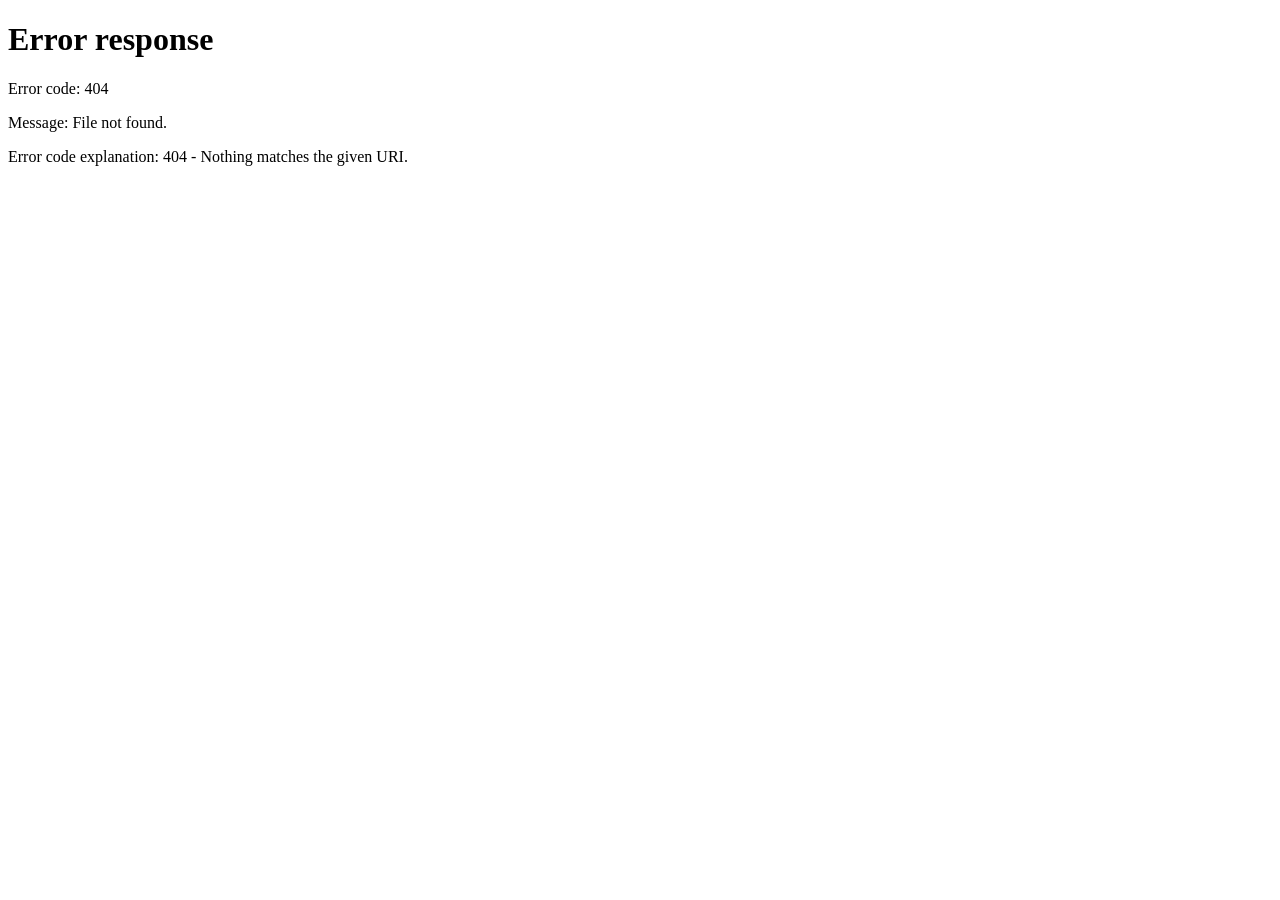
==== index.html @ a7146cef "Add files via upload" ====
<!DOCTYPE html>
<html lang="es">
<head>
  <meta charset="UTF-8">
  <meta http-equiv="refresh" content="0; url=public/index.html">
  <title>Swaply</title>
</head>
<body>
  <script>window.location.replace('public/index.html');</script>
</body>
</html>
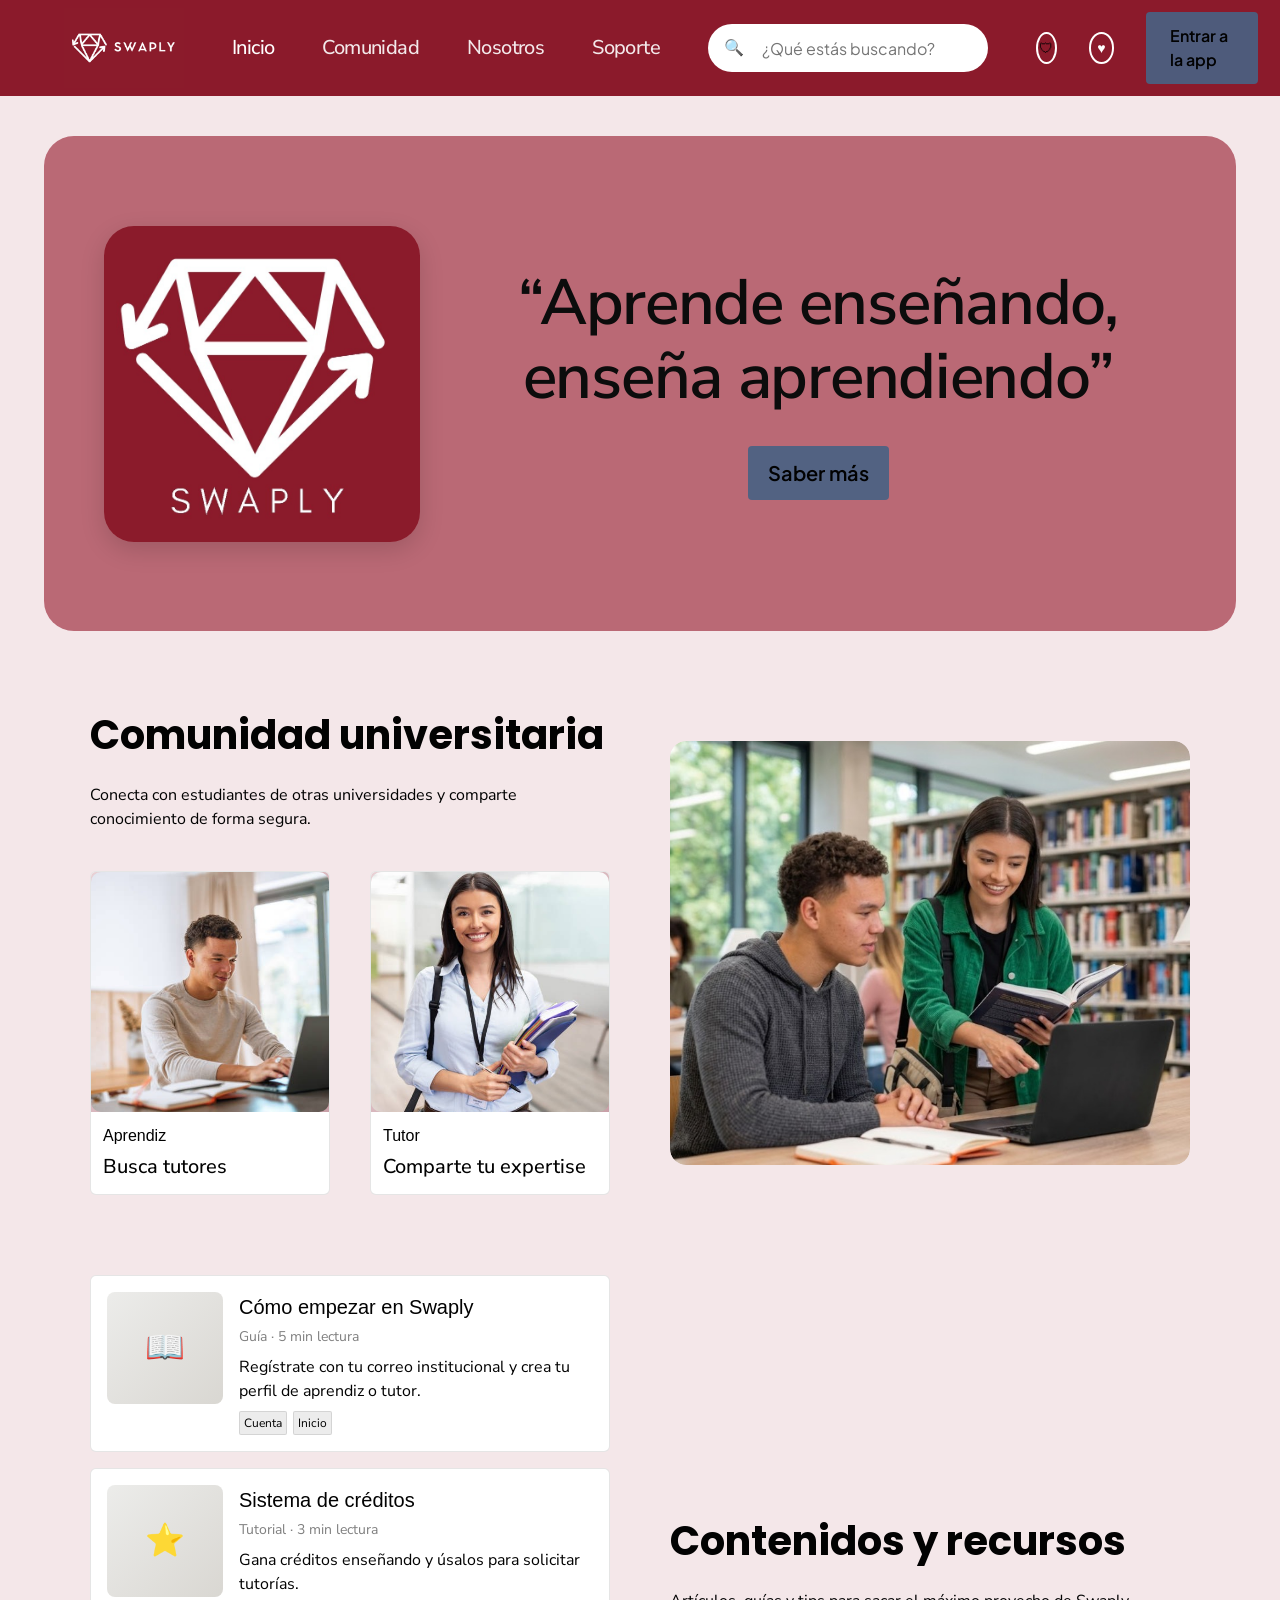
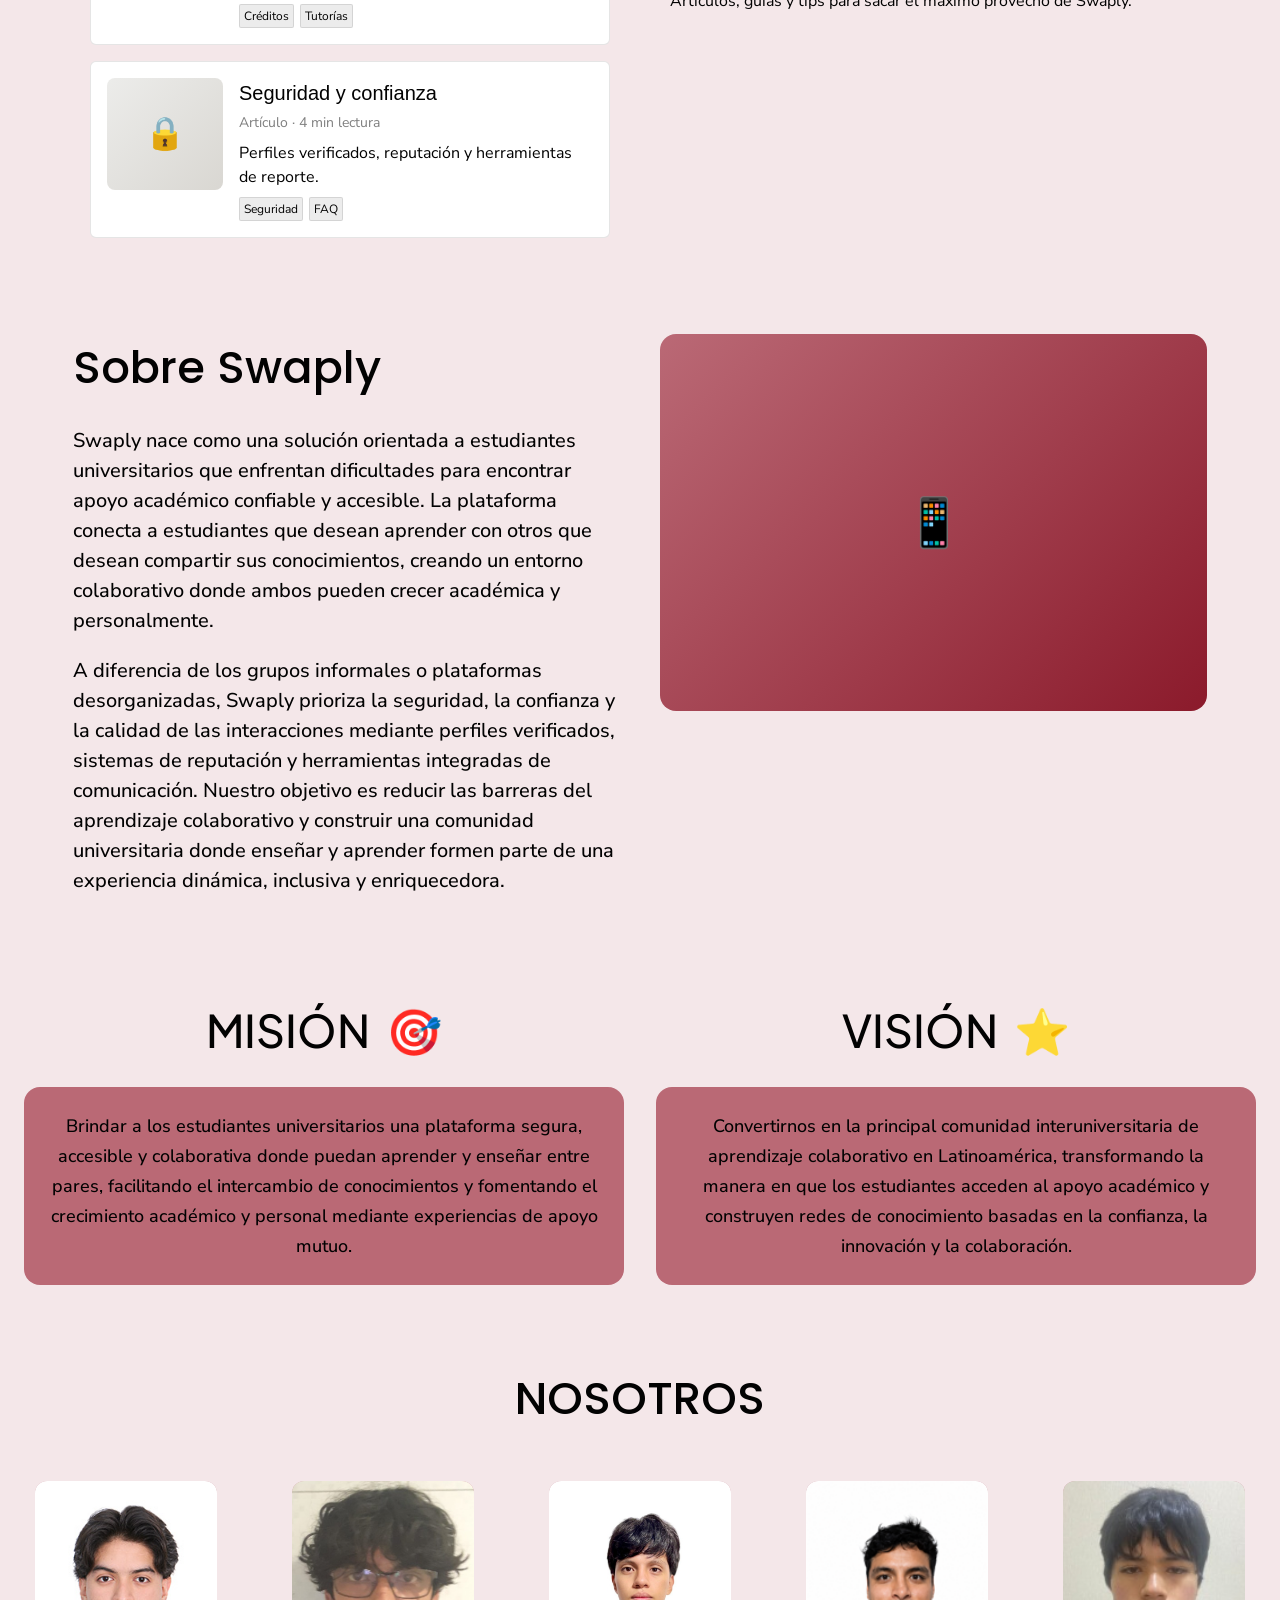
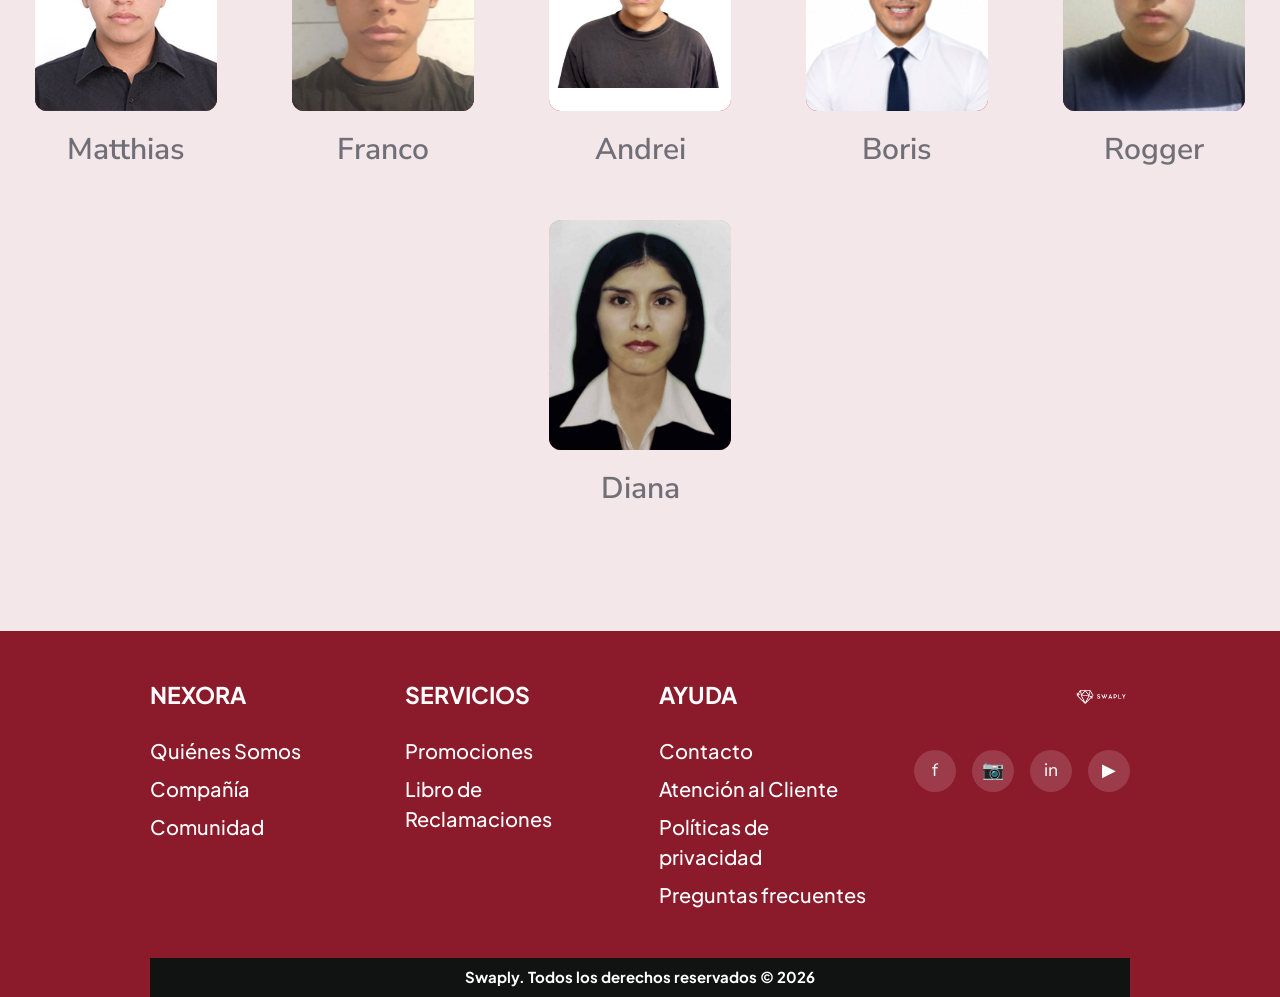
==== commit a21b0da6: "Update index.html" ====
--- a/index.html
+++ b/index.html
@@ -2,10 +2,492 @@
 <html lang="es">
 <head>
   <meta charset="UTF-8">
-  <meta http-equiv="refresh" content="0; url=public/index.html">
-  <title>Swaply</title>
+  <meta name="viewport" content="width=device-width, initial-scale=1.0">
+  <title>Swaply — Aprende enseñando, enseña aprendiendo</title>
+  <link rel="stylesheet" href="assets/styles/landing.css">
 </head>
-<body>
+<body class="landing">
+
+  <!-- NAV -->
+  <header class="landing-header" id="inicio">
+    <a href="index.html" class="logo-swaply">
+      <img src="assets/images/logo.jpg" alt="Swaply">
+      Swaply
+    </a>
+    <nav class="landing-nav">
+      <a href="#inicio" class="active">Inicio</a>
+      <a href="#servicios">Servicios</a>
+      <a href="#como-funciona">Cómo funciona</a>
+      <a href="#nosotros">Nosotros</a>
+      <a href="#soporte">Contacto</a>
+    </nav>
+    <div class="header-actions">
+      <a href="admin-login.html" class="icon-btn" aria-label="Admin" title="Acceso administrador" style="text-decoration:none;">🛡</a>
+      <a href="app.html" class="btn-ghost">Iniciar sesión</a>
+      <a href="app.html" class="btn-app">Entrar a la app</a>
+    </div>
+  </header>
+
+  <main>
+
+    <!-- HERO -->
+    <section class="hero-section">
+      <div class="hero-inner">
+        <div class="hero-text">
+          <div class="hero-badge">
+            <span>NUEVO</span> Plataforma universitaria v2.0
+          </div>
+          <h1>"Aprende enseñando,<br>enseña <em>aprendiendo</em>"</h1>
+          <p>Conecta con tutores verificados de tu universidad. Gana créditos enseñando y úsalos para recibir tutorías. Seguro, accesible y hecho para estudiantes peruanos.</p>
+          <div class="hero-ctas">
+            <a href="app.html" class="btn-hero-primary">⚡ Comenzar gratis</a>
+            <a href="#como-funciona" class="btn-hero-outline">Ver cómo funciona →</a>
+          </div>
+          <div class="hero-stats">
+            <div class="hero-stat">
+              <strong>+2 184</strong>
+              <span>Usuarios activos</span>
+            </div>
+            <div class="hero-stat">
+              <strong>412</strong>
+              <span>Sesiones este mes</span>
+            </div>
+            <div class="hero-stat">
+              <strong>4.9 ★</strong>
+              <span>Valoración promedio</span>
+            </div>
+          </div>
+        </div>
+        <div class="hero-visual">
+          <div class="hero-phone">
+            <img src="assets/images/Aprendiz.jpeg" alt="App Swaply">
+          </div>
+          <div class="hero-card-float">
+            <div class="label">Swaply Dashboard</div>
+            <div class="value">412</div>
+            <div class="sub">Sesiones · S/ 0 costo promedio</div>
+            <div class="hero-bar"><div class="hero-bar-fill"></div></div>
+            <div class="hero-pill">✓ +18% vs mes anterior · ¡Sigue así!</div>
+          </div>
+        </div>
+      </div>
+    </section>
+
+    <!-- SERVICIOS -->
+    <section class="section" id="servicios">
+      <div class="inner">
+        <div class="section-header centered">
+          <div class="section-tag">LO QUE OFRECEMOS</div>
+          <h2 class="section-title">Todo lo que necesitas<br>para aprender mejor</h2>
+          <p class="section-sub">Tecnología pensada para estudiantes universitarios que quieren aprender y enseñar de forma segura y efectiva.</p>
+        </div>
+        <div class="features-grid">
+          <div class="feat-card">
+            <div class="feat-icon">🔍</div>
+            <h3>Búsqueda de tutores</h3>
+            <p>Encuentra tutores verificados por curso, universidad y disponibilidad. Filtros avanzados para tu necesidad exacta.</p>
+            <span class="feat-tag">Filtros en tiempo real</span>
+          </div>
+          <div class="feat-card featured">
+            <div class="feat-icon">💬</div>
+            <h3>Chat integrado</h3>
+            <p>Comunícate con tus tutores directamente desde la app. Comparte archivos, imágenes y coordina sesiones sin salir de Swaply.</p>
+            <span class="feat-tag">Mensajes · Archivos · Coordinar</span>
+          </div>
+          <div class="feat-card">
+            <div class="feat-icon">⭐</div>
+            <h3>Sistema de créditos HU</h3>
+            <p>Gana créditos enseñando y úsalos para solicitar tutorías. Un ecosistema justo donde todos pueden participar sin barreras económicas.</p>
+            <span class="feat-tag">Intercambio de conocimiento</span>
+          </div>
+          <div class="feat-card">
+            <div class="feat-icon">📅</div>
+            <h3>Gestión de sesiones</h3>
+            <p>Agenda, reagenda y lleva el historial de todas tus sesiones. Recordatorios automáticos para que nunca pierdas una clase.</p>
+            <span class="feat-tag">Calendario · Recordatorios</span>
+          </div>
+          <div class="feat-card">
+            <div class="feat-icon">🎓</div>
+            <h3>Perfiles universitarios</h3>
+            <p>Perfiles verificados con correo institucional. Sé tutor en lo que dominas y aprendiz en lo que necesitas mejorar.</p>
+            <span class="feat-tag">Verificación institucional</span>
+          </div>
+          <div class="feat-card">
+            <div class="feat-icon">🛡</div>
+            <h3>Reputación y confianza</h3>
+            <p>Calificaciones, reseñas y sistema de reportes para garantizar interacciones de calidad. Tu seguridad es nuestra prioridad.</p>
+            <span class="feat-tag">SSL · Perfiles verificados</span>
+          </div>
+        </div>
+      </div>
+    </section>
+
+    <!-- CÓMO FUNCIONA -->
+    <section class="section bg-soft" id="como-funciona">
+      <div class="inner">
+        <div class="section-header">
+          <div class="section-tag">PROCESO SIMPLE</div>
+          <h2 class="section-title">¿Cómo funciona Swaply?</h2>
+        </div>
+        <div class="how-grid">
+          <div class="steps-list">
+            <div class="step">
+              <div class="step-num">1</div>
+              <div class="step-body">
+                <h3>Crea tu cuenta gratis</h3>
+                <p>Regístrate en 2 minutos con tu correo institucional. Sin tarjeta de crédito. Define si eres aprendiz, tutor o ambos.</p>
+              </div>
+            </div>
+            <div class="step">
+              <div class="step-num">2</div>
+              <div class="step-body">
+                <h3>Completa tu perfil</h3>
+                <p>Indica tu universidad, cursos que dominas y tu disponibilidad. Compatible con todas las universidades del Perú.</p>
+              </div>
+            </div>
+            <div class="step">
+              <div class="step-num">3</div>
+              <div class="step-body">
+                <h3>Busca o recibe solicitudes</h3>
+                <p>Encuentra el tutor perfecto o espera solicitudes como tutor. El chat integrado facilita toda la coordinación al instante.</p>
+              </div>
+            </div>
+            <div class="step">
+              <div class="step-num">4</div>
+              <div class="step-body">
+                <h3>Aprende, enseña y crece</h3>
+                <p>Completa sesiones, gana créditos y construye tu reputación. ¡La comunidad promedia 4.9 estrellas de satisfacción!</p>
+              </div>
+            </div>
+          </div>
+          <div class="how-card">
+            <div class="how-card-icon">🎓</div>
+            <h3>Swaply en acción</h3>
+            <p>Más de 2,000 estudiantes universitarios ya aprenden y enseñan en Swaply todos los meses</p>
+            <div class="how-card-stat">
+              <strong>4.9 ★</strong>
+              <span>satisfacción promedio en sesiones</span>
+            </div>
+          </div>
+        </div>
+      </div>
+    </section>
+
+    <!-- NOSOTROS -->
+    <section class="section" id="nosotros">
+      <div class="inner">
+        <div class="about-grid">
+          <div class="about-text">
+            <div class="section-tag">CONÓCENOS</div>
+            <h2 class="section-title">Somos Swaply</h2>
+            <p>Somos un equipo de estudiantes de Ingeniería de Software de la UPC, apasionados por la educación colaborativa y la tecnología. Nacimos en 2025 con la misión de ayudar a estudiantes universitarios a encontrar apoyo académico confiable y accesible.</p>
+            <p>Creemos que el conocimiento no debería tener barreras económicas. Cualquier estudiante merece poder aprender con quien ya dominó el tema, y enseñar lo que sabe para crecer junto a otros.</p>
+            <div class="mission-box">
+              <div class="label">Nuestra misión</div>
+              <p>Conectar estudiantes universitarios de todo el Perú en una comunidad colaborativa donde enseñar y aprender sean parte de una experiencia dinámica, inclusiva y enriquecedora.</p>
+            </div>
+          </div>
+          <div class="about-stats">
+            <div class="about-stat-card">
+              <strong>2025</strong>
+              <span>Fundación</span>
+            </div>
+            <div class="about-stat-card">
+              <strong>6</strong>
+              <span>Integrantes</span>
+            </div>
+            <div class="about-stat-card">
+              <strong>+2k</strong>
+              <span>Usuarios</span>
+            </div>
+            <div class="about-stat-card">
+              <strong>Perú</strong>
+              <span>Origen</span>
+            </div>
+          </div>
+        </div>
+
+        <!-- MISIÓN / VISIÓN -->
+        <div style="display:grid; grid-template-columns:1fr 1fr; gap:20px; margin-top:60px;">
+          <div style="background:var(--soft); border-radius:16px; padding:32px;">
+            <div style="font-size:28px; margin-bottom:12px;">🎯</div>
+            <h3 style="font-size:18px; font-weight:800; margin-bottom:12px;">MISIÓN</h3>
+            <p style="font-size:14px; color:var(--ink2); line-height:1.7;">Brindar a los estudiantes universitarios una plataforma segura, accesible y colaborativa donde puedan aprender y enseñar entre pares, facilitando el intercambio de conocimientos y fomentando el crecimiento académico y personal.</p>
+          </div>
+          <div style="background:var(--soft); border-radius:16px; padding:32px;">
+            <div style="font-size:28px; margin-bottom:12px;">⭐</div>
+            <h3 style="font-size:18px; font-weight:800; margin-bottom:12px;">VISIÓN</h3>
+            <p style="font-size:14px; color:var(--ink2); line-height:1.7;">Convertirnos en la principal comunidad interuniversitaria de aprendizaje colaborativo en Latinoamérica, transformando la manera en que los estudiantes acceden al apoyo académico basado en confianza e innovación.</p>
+          </div>
+        </div>
+
+        <!-- EQUIPO -->
+        <div style="margin-top:72px; text-align:center;">
+          <h2 class="section-title" style="margin-bottom:48px;">Conoce al equipo</h2>
+          <div class="team-grid">
+            <div class="team-member">
+              <div class="photo"><img src="assets/images/matthias.jpg" alt="Matthias" onerror="this.parentElement.innerHTML='M'"></div>
+              <div class="name">Matthias</div>
+              <div class="role">Team Leader</div>
+            </div>
+            <div class="team-member">
+              <div class="photo"><img src="assets/images/franco.jpeg" alt="Franco" onerror="this.parentElement.innerHTML='F'"></div>
+              <div class="name">Franco</div>
+              <div class="role">Frontend Developer</div>
+            </div>
+            <div class="team-member">
+              <div class="photo"><img src="assets/images/andrei.jpeg" alt="Andrei" onerror="this.parentElement.innerHTML='A'"></div>
+              <div class="name">Andrei</div>
+              <div class="role">Backend Developer</div>
+            </div>
+            <div class="team-member">
+              <div class="photo"><img src="assets/images/Boris.png" alt="Boris" onerror="this.parentElement.innerHTML='B'"></div>
+              <div class="name">Boris</div>
+              <div class="role">UX Designer</div>
+            </div>
+            <div class="team-member">
+              <div class="photo"><img src="assets/images/rogger.jpeg" alt="Rogger" onerror="this.parentElement.innerHTML='R'"></div>
+              <div class="name">Rogger</div>
+              <div class="role">QA Engineer</div>
+            </div>
+            <div class="team-member">
+              <div class="photo"><img src="assets/images/diana.jpeg" alt="Diana" onerror="this.parentElement.innerHTML='D'"></div>
+              <div class="name">Diana</div>
+              <div class="role">Full Stack Developer</div>
+            </div>
+          </div>
+        </div>
+      </div>
+    </section>
+
+    <!-- TESTIMONIOS -->
+    <section class="section bg-soft">
+      <div class="inner">
+        <div class="section-header centered">
+          <div class="section-tag">TESTIMONIOS</div>
+          <h2 class="section-title">Miles de estudiantes ya<br>aprenden con Swaply</h2>
+        </div>
+        <div class="testi-grid">
+          <div class="testi-card">
+            <div class="testi-stars">★★★★★</div>
+            <blockquote>"Gracias a Swaply encontré un tutor de Cálculo en menos de 10 minutos. Pasé de estar repitiendo el curso a aprobar con 16. La plataforma es muy fácil de usar y el sistema de créditos es genial."</blockquote>
+            <div class="testi-author">
+              <div class="testi-av">MG</div>
+              <div class="testi-info">
+                <strong>María García</strong>
+                <span>Lima, Perú · Ingeniería Civil UPC</span>
+              </div>
+            </div>
+          </div>
+          <div class="testi-card">
+            <div class="testi-stars">★★★★★</div>
+            <blockquote>"Soy tutor de Programación y ya acumulé suficientes créditos para recibir clases de Estadística. El intercambio de conocimiento funciona perfectamente. Recomendado al 100%."</blockquote>
+            <div class="testi-author">
+              <div class="testi-av">CR</div>
+              <div class="testi-info">
+                <strong>Carlos Ríos</strong>
+                <span>Arequipa, Perú · Sistemas UNSA</span>
+              </div>
+            </div>
+          </div>
+          <div class="testi-card">
+            <div class="testi-stars">★★★★★</div>
+            <blockquote>"El chat integrado me facilita todo. Puedo coordinar horarios, compartir mis apuntes y hacer seguimiento de mis sesiones desde un solo lugar. ¡Es exactamente lo que necesitaba!"</blockquote>
+            <div class="testi-author">
+              <div class="testi-av">AP</div>
+              <div class="testi-info">
+                <strong>Ana Paredes</strong>
+                <span>Trujillo, Perú · Administración UNT</span>
+              </div>
+            </div>
+          </div>
+        </div>
+      </div>
+    </section>
+
+    <!-- FAQ -->
+    <section class="section" id="faq">
+      <div class="inner">
+        <div class="section-header centered">
+          <div class="section-tag">FAQ</div>
+          <h2 class="section-title">Resolvemos tus dudas</h2>
+          <p class="section-sub">¿No encuentras tu respuesta? Escríbenos directamente.</p>
+        </div>
+        <div class="faq-list">
+          <div class="faq-item">
+            <div class="faq-q">¿Swaply es gratuito? <span class="arr">+</span></div>
+            <div class="faq-a">Sí, crear tu cuenta y usar las funciones básicas es completamente gratuito. El sistema de créditos HU permite intercambiar tutorías sin costo monetario.</div>
+          </div>
+          <div class="faq-item">
+            <div class="faq-q">¿Cómo verifican a los tutores? <span class="arr">+</span></div>
+            <div class="faq-a">Los tutores se registran con su correo institucional universitario. Además, pueden subir certificados y el equipo de administración los verifica antes de activar su perfil como tutor avanzado.</div>
+          </div>
+          <div class="faq-item">
+            <div class="faq-q">¿En qué universidades puedo usar Swaply? <span class="arr">+</span></div>
+            <div class="faq-a">Swaply está disponible para estudiantes de cualquier universidad peruana. Basta con tener un correo institucional (@universidad.edu.pe) para registrarte.</div>
+          </div>
+          <div class="faq-item">
+            <div class="faq-q">¿Cómo funciona el sistema de créditos HU? <span class="arr">+</span></div>
+            <div class="faq-a">Ganas créditos HU cuando das tutorías como tutor. Esos créditos los puedes usar para solicitar tutorías como aprendiz. Es un sistema de intercambio justo donde todos ganan.</div>
+          </div>
+          <div class="faq-item">
+            <div class="faq-q">¿Mis datos están seguros? <span class="arr">+</span></div>
+            <div class="faq-a">Sí. Utilizamos cifrado SSL en todas las comunicaciones. Tus datos personales nunca se venden ni se comparten con terceros. Consulta nuestra política de privacidad para más detalles.</div>
+          </div>
+        </div>
+      </div>
+    </section>
+
+    <!-- CONTACTO -->
+    <section class="section bg-soft" id="soporte">
+      <div class="inner">
+        <div class="section-header">
+          <div class="section-tag">CONTACTO</div>
+          <h2 class="section-title">Escríbenos</h2>
+        </div>
+        <div class="contact-grid">
+          <form class="contact-form" onsubmit="return false;">
+            <div class="form-row">
+              <div class="form-group">
+                <label>Nombre <span>*</span></label>
+                <input type="text" placeholder="Tu nombre">
+              </div>
+              <div class="form-group">
+                <label>Apellido</label>
+                <input type="text" placeholder="Tu apellido">
+              </div>
+            </div>
+            <div class="form-group">
+              <label>Correo electrónico <span>*</span></label>
+              <input type="email" placeholder="correo@universidad.edu.pe">
+            </div>
+            <div class="form-group">
+              <label>Asunto</label>
+              <select>
+                <option value="">¿En qué podemos ayudarte?</option>
+                <option>Problema técnico</option>
+                <option>Consulta sobre tutorías</option>
+                <option>Sistema de créditos</option>
+                <option>Otro</option>
+              </select>
+            </div>
+            <div class="form-group">
+              <label>Mensaje <span>*</span></label>
+              <textarea placeholder="Cuéntanos más sobre tu consulta…"></textarea>
+            </div>
+            <div class="form-check">
+              <input type="checkbox" id="terms">
+              <label for="terms">Acepto los <a href="app.html#us48" style="color:var(--primary); text-decoration:underline;">Términos de uso</a> y la Política de privacidad</label>
+            </div>
+            <button type="submit" class="btn-send">Enviar mensaje</button>
+          </form>
+          <div class="contact-info">
+            <div class="contact-info-item">
+              <div class="contact-info-icon">📧</div>
+              <div>
+                <h4>Correo</h4>
+                <p>soporte@swaply.pe</p>
+              </div>
+            </div>
+            <div class="contact-info-item">
+              <div class="contact-info-icon">💬</div>
+              <div>
+                <h4>WhatsApp</h4>
+                <p>+51 999 888 777</p>
+              </div>
+            </div>
+            <div class="contact-info-item">
+              <div class="contact-info-icon">🕐</div>
+              <div>
+                <h4>Horario</h4>
+                <p>Lun–Vie: 9am – 6pm (Lima GMT-5)</p>
+              </div>
+            </div>
+            <div class="contact-info-item">
+              <div class="contact-info-icon">📍</div>
+              <div>
+                <h4>Ubicación</h4>
+                <p>Lima, Perú</p>
+              </div>
+            </div>
+          </div>
+        </div>
+      </div>
+    </section>
+
+    <!-- CTA BANNER -->
+    <div class="cta-banner">
+      <h2>Empieza a aprender hoy</h2>
+      <p>Inicia sesión o crea tu cuenta gratis. Sin tarjeta de crédito, sin compromisos.</p>
+      <div class="cta-btns">
+        <a href="app.html" class="btn-cta-white">Iniciar sesión</a>
+        <a href="app.html" class="btn-cta-outline">Registrarse gratis</a>
+      </div>
+    </div>
+
+  </main>
+
+  <!-- FOOTER -->
+  <footer class="landing-footer">
+    <div class="footer-grid">
+      <div class="footer-brand">
+        <div class="logo-swaply">
+          <img src="assets/images/logo.jpg" alt="Swaply" style="height:30px; border-radius:6px;">
+          Swaply
+        </div>
+        <p>Plataforma de aprendizaje colaborativo entre estudiantes universitarios peruanos.</p>
+        <div class="footer-social">
+          <a href="#" aria-label="Facebook">f</a>
+          <a href="#" aria-label="Instagram">📷</a>
+          <a href="#" aria-label="LinkedIn">in</a>
+          <a href="#" aria-label="YouTube">▶</a>
+        </div>
+      </div>
+      <div class="footer-col">
+        <h4>Producto</h4>
+        <ul>
+          <li><a href="#servicios">Servicios</a></li>
+          <li><a href="#como-funciona">Cómo funciona</a></li>
+          <li><a href="app.html">Entrar a la app</a></li>
+        </ul>
+      </div>
+      <div class="footer-col">
+        <h4>Empresa</h4>
+        <ul>
+          <li><a href="#nosotros">Nosotros</a></li>
+          <li><a href="#nosotros">Comunidad</a></li>
+          <li><a href="#soporte">Contacto</a></li>
+        </ul>
+      </div>
+      <div class="footer-col">
+        <h4>Legal</h4>
+        <ul>
+          <li><a href="app.html#us47">Términos de uso</a></li>
+          <li><a href="app.html#us48">Privacidad</a></li>
+          <li><a href="#">Libro de Reclamaciones</a></li>
+        </ul>
+      </div>
+    </div>
+    <div class="footer-copy">
+      <span>© 2026 Swaply · NEXORA. Todos los derechos reservados.</span>
+      <span>Desarrollado por el equipo Swaply · UPC 2025</span>
+    </div>
+  </footer>
+
+  <script>
+    document.querySelectorAll('.faq-q').forEach(q => {
+      q.addEventListener('click', () => {
+        const item = q.parentElement;
+        const isOpen = item.classList.contains('open');
+        document.querySelectorAll('.faq-item.open').forEach(i => i.classList.remove('open'));
+        if (!isOpen) item.classList.add('open');
+      });
+    });
+  </script>
+
+</body>
+</html>
+
   <script>window.location.replace('public/index.html');</script>
 </body>
 </html>
